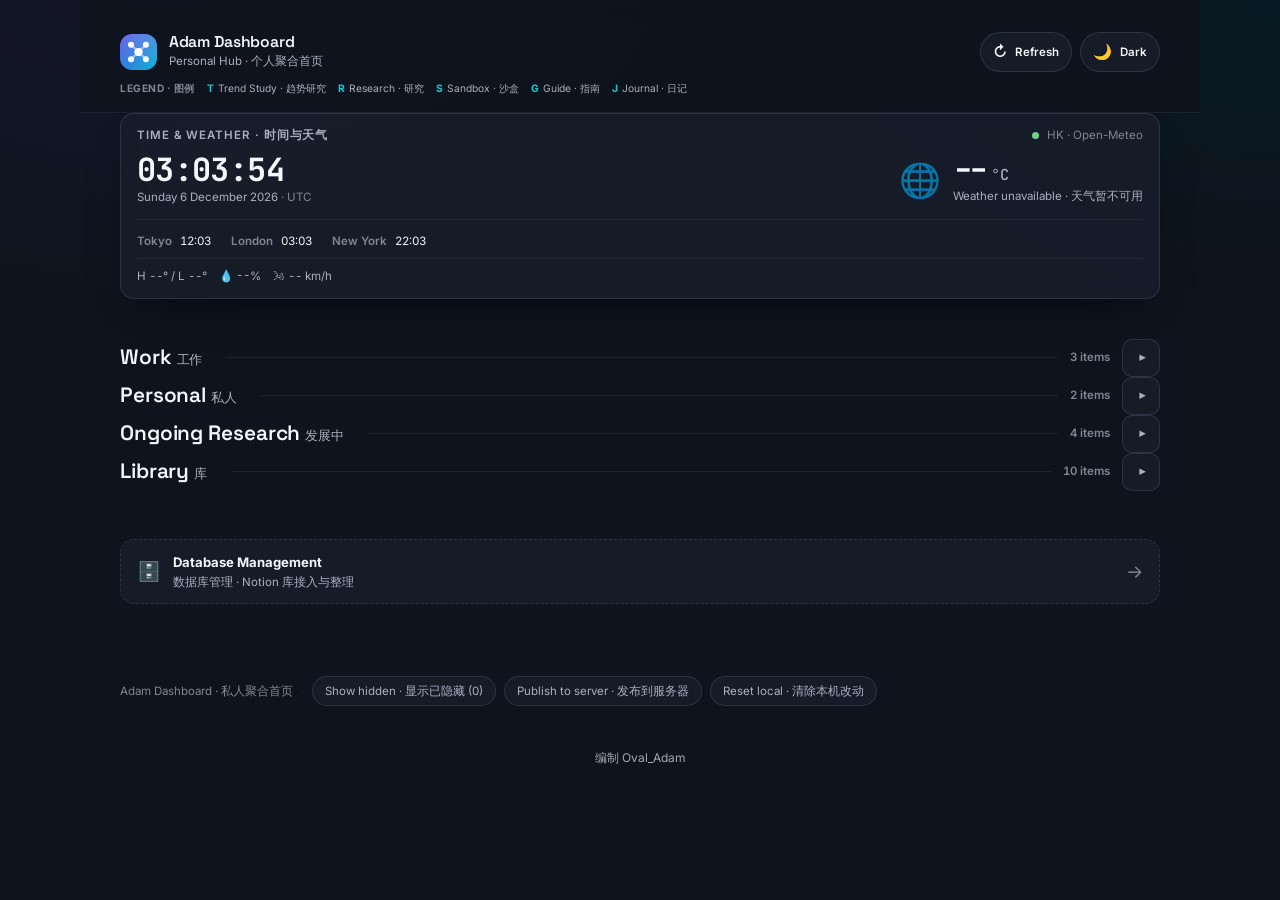
==== index.html @ dfbd4ca0 "Library: 固化 Promote button + /api/promote request queue (v26)" ====
<!DOCTYPE html>
<html lang="en" data-theme="dark">
<head>
<meta charset="utf-8">
<meta name="viewport" content="width=device-width, initial-scale=1, viewport-fit=cover">
<title>Adam Dashboard · Personal Hub</title>
<meta name="description" content="Personal aggregation dashboard for Adam — project sites grouped by workstream, live Hong Kong clock and weather.">
<meta name="color-scheme" content="dark light">
<link rel="icon" type="image/svg+xml" href="logo.svg">
<link rel="icon" type="image/png" sizes="32x32" href="favicon-32.png">
<link rel="apple-touch-icon" sizes="180x180" href="apple-touch-icon.png">
<link rel="manifest" href="site.webmanifest">
<meta name="theme-color" content="#0b1220">
<meta name="apple-mobile-web-app-capable" content="yes">
<meta name="mobile-web-app-capable" content="yes">
<meta name="apple-mobile-web-app-title" content="Dashboard">
<meta name="apple-mobile-web-app-status-bar-style" content="black-translucent">
<link rel="preconnect" href="https://fonts.googleapis.com">
<link rel="preconnect" href="https://fonts.gstatic.com" crossorigin>
<link href="https://fonts.googleapis.com/css2?family=Inter:wght@400;500;600;700;800&family=JetBrains+Mono:wght@400;500;700&family=Space+Grotesk:wght@500;600;700&display=swap" rel="stylesheet">
<link rel="stylesheet" href="styles.css?v=26">
<script>
  /* Theme preflight — runs before paint to avoid a flash of the wrong theme. */
  (function () {
    var theme = 'dark'; /* default is always dark */
    try {
      var stored = localStorage.getItem('dashboard-theme');
      if (stored === 'light' || stored === 'dark') theme = stored;
    } catch (e) { /* storage blocked — keep dark */ }
    document.documentElement.setAttribute('data-theme', theme);
  })();
</script>
</head>
<body>
  <!-- Pull-to-refresh indicator (touch only) · 下拉刷新提示条 -->
  <div id="ptr" class="ptr" aria-hidden="true">
    <div class="ptr-inner">
      <span class="ptr-spinner" aria-hidden="true">↓</span>
      <span class="ptr-text" id="ptr-text">Pull to refresh · 下拉刷新</span>
    </div>
  </div>

  <a class="skip-link" href="#main">Skip to content · 跳到主内容</a>

  <header class="topbar">
    <div class="topbar-row">
      <div class="brand">
        <img class="brand-mark" src="logo.svg" alt="" width="37" height="37" aria-hidden="true">
        <div class="brand-text">
          <h1>Adam Dashboard</h1>
          <p class="brand-sub">Personal Hub · 个人聚合首页</p>
        </div>
      </div>
      <div class="topbar-actions">
        <button id="refresh-btn" class="theme-toggle" type="button"
                aria-label="Refresh and clear cache · 刷新（清缓存）" title="Refresh (clear cache) · 刷新（清缓存）">
          <span class="tt-icon" aria-hidden="true">↻</span>
          <span class="tt-label">Refresh</span>
        </button>
        <button id="theme-toggle" class="theme-toggle" type="button"
                aria-label="Switch color theme · 切换主题" aria-pressed="false">
          <span class="tt-icon" aria-hidden="true">🌙</span>
          <span class="tt-label">Dark</span>
        </button>
      </div>
    </div>
    <!-- Legend for the tag abbreviations · 标签缩写说明 -->
    <div class="legend" aria-label="Legend · 图例">
      <span class="legend-title">Legend · 图例</span>
      <span class="legend-item"><b>T</b> Trend Study · 趋势研究</span>
      <span class="legend-item"><b>R</b> Research · 研究</span>
      <span class="legend-item"><b>S</b> Sandbox · 沙盒</span>
      <span class="legend-item"><b>G</b> Guide · 指南</span>
      <span class="legend-item"><b>J</b> Journal · 日记</span>
    </div>
  </header>

  <main id="main">
    <!-- Live widgets -->
    <section class="widgets" aria-label="Live widgets · 实时信息">
      <article class="card widget status-widget">
        <div class="widget-head">
          <span class="widget-title">Time &amp; Weather · 时间与天气</span>
          <span class="widget-head-right">
            <span class="live-dot" title="Live · 实时" aria-hidden="true"></span>
            <span class="weather-source" title="source: open-meteo.com">HK · Open-Meteo</span>
          </span>
        </div>
        <div class="status-body">
          <div class="status-clock">
            <div class="clock-time" id="clock-time">--:--:--</div>
            <div class="clock-date" id="clock-date">—</div>
          </div>
          <div class="weather-main weather-widget status-weather">
            <span class="weather-icon" id="w-icon" aria-hidden="true">⏳</span>
            <div class="weather-readout">
              <div class="weather-temp" id="w-temp">--<span class="unit">°C</span></div>
              <div class="weather-cond" id="w-cond">Loading… · 加载中</div>
            </div>
          </div>
        </div>
        <div class="world-clocks" id="world-clocks" aria-label="World clocks · 世界时间">
          <span class="wc"><span class="wc-city">Tokyo</span><span class="wc-t" id="wc-tokyo">--:--</span></span>
          <span class="wc"><span class="wc-city">London</span><span class="wc-t" id="wc-london">--:--</span></span>
          <span class="wc"><span class="wc-city">New York</span><span class="wc-t" id="wc-ny">--:--</span></span>
        </div>
        <div class="weather-meta">
          <span id="w-hilo">H --° / L --°</span>
          <span id="w-humidity">💧 --%</span>
          <span id="w-wind">🌬 -- km/h</span>
        </div>
      </article>
    </section>

    <!-- Site groups (rendered from data.js) -->
    <div id="groups"></div>

    <p class="empty-note" id="empty-note" hidden>
      More entries coming · 更多条目稍后加入
    </p>

    <!-- Database Management — separate page, linked from the bottom (content not shown on the homepage) -->
    <section class="db-entry" aria-label="Database management · 数据库管理">
      <a class="db-btn" href="database.html">
        <span class="db-btn-icon" aria-hidden="true">🗄️</span>
        <span class="db-btn-text">
          <strong>Database Management</strong>
          <small>数据库管理 · Notion 库接入与整理</small>
        </span>
        <span class="arrow" aria-hidden="true">→</span>
      </a>
    </section>
  </main>

  <footer class="foot">
    <span>Adam Dashboard · 私人聚合首页</span>
    <span class="dot">·</span>
    <button id="hidden-toggle" class="foot-btn" type="button">Show hidden · 显示已隐藏 (0)</button>
    <button id="publish-layout" class="foot-btn" type="button">Publish to server · 发布到服务器</button>
    <button id="reset-layout" class="foot-btn" type="button">Reset local · 清除本机改动</button>
    <span id="foot-status" class="foot-status"></span>
  </footer>

  <!-- Share dialog -->
  <div class="share-overlay" id="share-overlay" hidden>
    <div class="share-dialog" role="dialog" aria-modal="true" aria-labelledby="share-title">
      <h3 id="share-title">Share · 分享</h3>
      <p class="share-target" id="share-target">—</p>
      <label class="share-days-label">Valid for (days · max 31) · 有效期（天，最多 31）
        <input class="share-days" id="share-days" type="number" min="1" max="31" step="1" value="3">
      </label>
      <div class="share-row">
        <button class="db-action" id="share-generate" type="button">Generate link · 生成链接</button>
        <button class="db-action ghost" id="share-close" type="button">Close · 关闭</button>
      </div>
      <div class="share-result" id="share-result" hidden>
        <input class="share-link" id="share-link" type="text" readonly>
        <div class="share-row">
          <button class="db-action" id="share-copy" type="button">Copy · 复制</button>
          <button class="db-action ghost" id="share-send" type="button">Send… · 发送…</button>
        </div>
      </div>
      <p class="share-status" id="share-status"></p>
    </div>
  </div>

  <script src="data.js?v=26"></script>
  <script src="app.js?v=26"></script>
<div style="text-align:center;padding:10px 12px;font-size:12px;opacity:.65">编制 Oval_Adam</div>
</body>
</html>
---- styles.css ----
/* ============================================================
   Adam Dashboard — styles
   Design tokens → semantic → component. Theme switch remaps
   only the semantic layer via [data-theme].
   v2: compact widgets/cards + pull-to-refresh + Notion db page.
   ============================================================ */

/* ---------- Layer 1 + 2: tokens ---------- */
:root {
  --font-sans: "Inter", -apple-system, BlinkMacSystemFont, "Segoe UI",
    "PingFang SC", "Hiragino Sans GB", "Microsoft YaHei", "Noto Sans SC", sans-serif;
  --font-display: "Space Grotesk", "Inter", -apple-system, BlinkMacSystemFont,
    "PingFang SC", "Hiragino Sans GB", "Microsoft YaHei", sans-serif;
  --font-mono: "JetBrains Mono", ui-monospace, SFMono-Regular, "SF Mono", Menlo, monospace;

  --space-1: 0.25rem;
  --space-2: 0.5rem;
  --space-3: 0.75rem;
  --space-4: 1rem;
  --space-5: 1.25rem;
  --space-6: 1.5rem;
  --space-8: 2rem;
  --space-10: 2.5rem;
  --space-12: 3rem;
  --space-16: 4rem;

  --radius-sm: 10px;
  --radius-md: 14px;
  --radius-lg: 18px;
  --radius-pill: 999px;

  --text-xs: 0.72rem;
  --text-sm: 0.82rem;
  --text-base: 1rem;
  --text-lg: 1.15rem;
  --text-xl: 1.5rem;
  --text-2xl: 2rem;
  --text-3xl: clamp(2rem, 1.4rem + 2.2vw, 2.8rem);

  --maxw: 1120px;
  --ease: cubic-bezier(0.22, 1, 0.36, 1);
}

/* Dark theme (default) */
:root,
[data-theme="dark"] {
  --bg: oklch(0.185 0.022 264);
  --bg-grad-1: oklch(0.24 0.05 285 / 0.55);
  --bg-grad-2: oklch(0.22 0.05 210 / 0.5);
  --surface-1: oklch(0.235 0.026 264 / 0.86);
  --surface-2: oklch(0.29 0.03 264);
  --surface-3: oklch(0.34 0.032 264);
  --text: oklch(0.975 0.008 260);
  --text-muted: oklch(0.76 0.02 262);
  --text-faint: oklch(0.62 0.02 262);
  --border: oklch(0.36 0.03 264 / 0.75);
  --border-soft: oklch(0.34 0.03 264 / 0.45);
  --accent: oklch(0.78 0.14 195);
  --accent-ink: oklch(0.22 0.04 240);
  --accent-soft: oklch(0.78 0.14 195 / 0.14);
  --work: oklch(0.76 0.13 250);
  --personal: oklch(0.78 0.14 150);
  --trend: oklch(0.78 0.13 305);
  --oval: oklch(0.78 0.12 250);
  --shadow: 0 18px 40px -24px oklch(0.1 0.03 264 / 0.9);
  --ring: oklch(0.8 0.14 195 / 0.65);
}

/* Light theme */
[data-theme="light"] {
  --bg: oklch(0.975 0.006 250);
  --bg-grad-1: oklch(0.94 0.03 285 / 0.7);
  --bg-grad-2: oklch(0.93 0.04 210 / 0.7);
  --surface-1: oklch(1 0 0 / 0.9);
  --surface-2: oklch(0.97 0.006 250);
  --surface-3: oklch(0.94 0.008 250);
  --text: oklch(0.26 0.03 264);
  --text-muted: oklch(0.46 0.02 262);
  --text-faint: oklch(0.58 0.02 262);
  --border: oklch(0.88 0.012 258);
  --border-soft: oklch(0.9 0.012 258 / 0.8);
  --accent: oklch(0.55 0.14 240);
  --accent-ink: oklch(0.99 0.01 240);
  --accent-soft: oklch(0.55 0.14 240 / 0.1);
  --work: oklch(0.52 0.15 255);
  --personal: oklch(0.52 0.14 155);
  --trend: oklch(0.5 0.16 305);
  --oval: oklch(0.52 0.15 250);
  --shadow: 0 18px 40px -26px oklch(0.4 0.04 264 / 0.5);
  --ring: oklch(0.55 0.14 240 / 0.5);
}

/* ---------- Base ---------- */
*, *::before, *::after { box-sizing: border-box; }

html { -webkit-text-size-adjust: 100%; }

body {
  margin: 0;
  min-height: 100vh;
  font-family: var(--font-sans);
  font-size: var(--text-base);
  line-height: 1.6;
  color: var(--text);
  background: var(--bg);
  background-image:
    radial-gradient(60rem 40rem at 12% -8%, var(--bg-grad-1), transparent 60%),
    radial-gradient(52rem 36rem at 100% 0%, var(--bg-grad-2), transparent 55%);
  background-attachment: fixed;
  -webkit-font-smoothing: antialiased;
  text-rendering: optimizeLegibility;
  overscroll-behavior-y: contain;
  transition: background-color 220ms var(--ease), color 220ms var(--ease);
}

h1, h2, h3 { font-family: var(--font-display); font-weight: 600; line-height: 1.2; margin: 0; letter-spacing: -0.005em; }
p { margin: 0; }
a { color: inherit; text-decoration: none; }

.skip-link {
  position: absolute; left: -999px; top: 0; z-index: 100;
  background: var(--accent); color: var(--accent-ink);
  padding: var(--space-3) var(--space-4); border-radius: 0 0 var(--radius-sm) 0;
  font-weight: 600;
}
.skip-link:focus { left: 0; }

:focus-visible { outline: 2px solid var(--ring); outline-offset: 3px; border-radius: 6px; }
:focus:not(:focus-visible) { outline: none; }

/* ---------- Topbar ---------- */
.topbar {
  position: sticky; top: 0; z-index: 60;
  display: flex; flex-direction: column; gap: var(--space-2); align-items: stretch;
  width: 100%; max-width: var(--maxw);
  margin-inline: auto;
  padding: calc(clamp(1.2rem, 0.7rem + 1.8vw, 2rem) + env(safe-area-inset-top, 0px))
           clamp(1rem, 0.4rem + 3.5vw, 2.5rem) var(--space-4);
  background: color-mix(in oklch, var(--bg) 80%, transparent);
  -webkit-backdrop-filter: blur(12px);
  backdrop-filter: blur(12px);
  border-bottom: 1px solid var(--border-soft);
}
.topbar-row { display: flex; align-items: center; justify-content: space-between; gap: var(--space-3); }
.brand { display: flex; align-items: center; gap: var(--space-3); min-width: 0; }
.brand-mark {
  flex: none;
  display: grid; place-items: center;
  width: 2.3rem; height: 2.3rem;
  font-weight: 800; font-size: var(--text-base);
  color: var(--accent-ink);
  background: linear-gradient(140deg, var(--accent), oklch(from var(--accent) calc(l + 0.08) c h));
  border-radius: 12px;
  box-shadow: var(--shadow);
}
.brand-text { min-width: 0; }
.brand h1 { font-size: 0.98rem; font-weight: 600; letter-spacing: -0.01em; }
.brand-sub { font-size: var(--text-xs); color: var(--text-muted); }
img.brand-mark { display: block; object-fit: cover; background: none; }

.theme-toggle {
  flex: none;
  display: inline-flex; align-items: center; gap: var(--space-2);
  min-height: 40px;
  padding: var(--space-2) var(--space-3);
  font: inherit; font-size: var(--text-xs); font-weight: 600;
  color: var(--text);
  background: var(--surface-1);
  border: 1px solid var(--border);
  border-radius: var(--radius-pill);
  cursor: pointer;
  backdrop-filter: blur(8px);
  transition: transform 150ms var(--ease), background-color 180ms var(--ease),
              border-color 180ms var(--ease);
}
.theme-toggle:hover { background: var(--surface-2); border-color: var(--text-faint); }
.theme-toggle:active { transform: scale(0.97); }
.tt-icon { font-size: 0.95rem; line-height: 1; }
.topbar-actions { display: inline-flex; align-items: center; gap: var(--space-2); flex: none; }

/* ---------- Layout ---------- */
main {
  width: 100%; max-width: var(--maxw);
  margin-inline: auto;
  padding-inline: clamp(1rem, 0.4rem + 3.5vw, 2.5rem);
  padding-bottom: var(--space-12);
  display: grid; gap: var(--space-10);
}

/* ---------- Widgets (slim status chips) ---------- */
.widgets {
  display: grid; gap: var(--space-4);
  grid-template-columns: 1fr;
}
.status-body { display: flex; flex-wrap: wrap; align-items: center; justify-content: space-between; gap: var(--space-3) var(--space-6); }
.widget-head-right { display: inline-flex; align-items: center; gap: var(--space-2); }
.world-clocks {
  display: flex; flex-wrap: wrap; gap: var(--space-1) var(--space-5);
  margin-top: var(--space-3); padding-top: var(--space-3);
  border-top: 1px solid var(--border-soft);
  font-size: var(--text-xs); color: var(--text-muted);
}
.wc { display: inline-flex; align-items: baseline; gap: var(--space-2); }
.wc-city { font-weight: 600; color: var(--text-faint); }
.wc-t { font-variant-numeric: tabular-nums; color: var(--text); }

.card {
  background: var(--surface-1);
  border: 1px solid var(--border);
  border-radius: var(--radius-lg);
  padding: var(--space-6);
  box-shadow: var(--shadow);
  backdrop-filter: blur(10px);
}

/* Compact widget variant — a status chip, not a hero card. */
.widget { padding: var(--space-3) var(--space-4); border-radius: var(--radius-md); }

.widget-head {
  display: flex; align-items: center; justify-content: space-between; gap: var(--space-2);
  margin-bottom: var(--space-2);
}
.widget-title {
  font-size: var(--text-xs); font-weight: 600; letter-spacing: 0.08em;
  text-transform: uppercase; color: var(--text-muted);
}
.weather-source { font-size: var(--text-xs); color: var(--text-faint); }

.live-dot {
  width: 7px; height: 7px; border-radius: 50%;
  background: var(--personal);
  box-shadow: 0 0 0 0 var(--personal);
  animation: pulse 2s var(--ease) infinite;
}
@keyframes pulse {
  0%   { box-shadow: 0 0 0 0 oklch(from var(--personal) l c h / 0.6); }
  70%  { box-shadow: 0 0 0 7px oklch(from var(--personal) l c h / 0); }
  100% { box-shadow: 0 0 0 0 oklch(from var(--personal) l c h / 0); }
}

.clock-time {
  font-family: var(--font-mono);
  font-size: clamp(1.5rem, 1.15rem + 1.6vw, 2rem);
  font-weight: 700;
  letter-spacing: -0.02em;
  font-variant-numeric: tabular-nums;
  line-height: 1.05;
}
.clock-date { margin-top: 2px; font-size: var(--text-xs); color: var(--text-muted); }
.clock-zone { color: var(--text-faint); }

.weather-main { display: flex; align-items: center; gap: var(--space-3); }
.weather-icon { font-size: clamp(1.7rem, 1.4rem + 1.2vw, 2.1rem); line-height: 1; }
.weather-temp {
  font-family: var(--font-mono);
  font-size: clamp(1.45rem, 1.15rem + 1.4vw, 1.9rem);
  font-weight: 700; font-variant-numeric: tabular-nums; line-height: 1;
}
.weather-temp .unit { font-size: 0.5em; font-weight: 500; color: var(--text-muted); margin-left: 2px; }
.weather-cond { margin-top: 2px; font-size: var(--text-xs); color: var(--text-muted); }

.weather-meta {
  display: flex; flex-wrap: wrap; gap: var(--space-1) var(--space-3);
  margin-top: var(--space-2); padding-top: var(--space-2);
  border-top: 1px solid var(--border-soft);
  font-size: var(--text-xs); color: var(--text-muted);
  font-variant-numeric: tabular-nums;
}
.weather-meta .sep { color: var(--text-faint); }
.weather-widget.is-error .weather-icon { opacity: 0.6; }

/* ---------- Groups & cards ---------- */
.group { display: grid; gap: var(--space-4); }
.group-head { display: flex; align-items: center; gap: var(--space-3); }
.group-head h2 { font-size: 1.3rem; font-weight: 600; }
.group-head .zh { font-size: var(--text-sm); font-weight: 500; color: var(--text-muted); }
.group-count {
  margin-left: auto;
  font-size: var(--text-xs); font-weight: 600; color: var(--text-faint);
  font-variant-numeric: tabular-nums;
}
.group-head::after {
  content: ""; flex: 1; height: 1px; background: var(--border-soft);
  align-self: center; margin-left: var(--space-3);
}
.group-head .group-count { margin-left: 0; order: 3; }

.grid {
  display: grid; gap: var(--space-2);
  grid-template-columns: repeat(auto-fill, minmax(min(100%, 9.5rem), 1fr));
}

.site-card {
  position: relative;
  display: flex; flex-direction: column; gap: 2px;
  padding: var(--space-1) var(--space-2);
  background: var(--surface-1);
  border: 1px solid var(--border);
  border-radius: var(--radius-sm);
  box-shadow: var(--shadow);
  overflow: hidden;
  isolation: isolate;
  transition: transform 180ms var(--ease), border-color 180ms var(--ease),
              background-color 180ms var(--ease);
}
.site-card::before {
  content: ""; position: absolute; inset: 0 0 auto 0; height: 2px;
  background: var(--card-accent, var(--accent));
  opacity: 0.9;
  z-index: 1;
}
.site-card::after {
  content: ""; position: absolute; inset: -40% -40% auto auto; width: 60%; height: 120%;
  background: radial-gradient(closest-side, var(--accent-soft), transparent 70%);
  opacity: 0; transition: opacity 200ms var(--ease); z-index: -1;
}
.site-card:hover { transform: translateY(-3px); border-color: var(--card-accent, var(--accent)); }
.site-card:hover::after { opacity: 1; }
.site-card:focus-visible { outline: 2px solid var(--ring); outline-offset: 3px; }

.site-card[data-group="work"]     { --card-accent: var(--work); }
.site-card[data-group="personal"] { --card-accent: var(--personal); }
.site-card[data-group="trend"]    { --card-accent: var(--trend); }
.site-card[data-group="oval"]     { --card-accent: var(--oval); }

.card-top { display: flex; align-items: center; justify-content: space-between; gap: var(--space-2); }
.card-top-right { display: inline-flex; align-items: center; gap: var(--space-1); flex: none; }
.drag-handle {
  display: inline-flex; align-items: center; justify-content: center;
  width: 28px; height: 28px; padding: 0;
  font: inherit; font-size: 0.8rem; line-height: 1;
  color: var(--text-faint); background: transparent; border: 0; border-radius: 4px;
  cursor: grab; touch-action: none;
}
.drag-handle:hover { color: var(--text); background: var(--surface-2); }
.drag-handle:active { cursor: grabbing; }
.site-card.is-dragging { opacity: 0.6; border-color: var(--card-accent, var(--accent)); z-index: 2; }
.card-share {
  font: inherit; font-size: 0.6rem; font-weight: 700; line-height: 1;
  color: var(--accent); background: var(--accent-soft);
  border: 1px solid color-mix(in oklch, var(--accent) 45%, transparent);
  border-radius: var(--radius-pill); padding: 2px var(--space-2); cursor: pointer;
}
.card-share:hover { filter: brightness(1.12); }
a.site-name {
  display: block; font-family: var(--font-display);
  font-size: 0.8rem; font-weight: 600; letter-spacing: -0.01em;
  color: var(--text); text-decoration: none;
}
a.site-name:hover { color: var(--accent); }
.card-details { display: none; }
.site-card.is-expanded .card-details { display: block; }
.card-menu-btn {
  display: inline-flex; align-items: center; justify-content: center;
  width: 24px; height: 24px; padding: 0;
  font: inherit; font-size: 1rem; line-height: 1;
  color: var(--text-faint); background: transparent; border: 0; border-radius: 4px;
  cursor: pointer;
}
.card-menu-btn:hover { color: var(--text); background: var(--surface-2); }
.card-actions {
  display: none; flex-wrap: wrap; align-items: center; gap: 4px;
  margin-top: var(--space-2); padding-top: var(--space-2);
  border-top: 1px solid var(--border-soft);
}
.site-card.is-menu-open .card-actions { display: flex; }
.ca-label { font-size: 0.6rem; color: var(--text-faint); }
.ca-move, .ca-hide, .ca-share {
  font: inherit; font-size: 0.6rem; font-weight: 600;
  color: var(--text-muted); background: var(--surface-2);
  border: 1px solid var(--border); border-radius: var(--radius-pill);
  padding: 1px var(--space-2); cursor: pointer;
}
.ca-move:hover, .ca-hide:hover, .ca-share:hover { color: var(--text); border-color: var(--text-faint); }
.ca-share { color: var(--accent); border-color: color-mix(in oklch, var(--accent) 45%, transparent); }
.ca-move.is-cur { color: var(--accent); border-color: var(--accent); }
.ca-hide { color: oklch(0.68 0.16 25); border-color: color-mix(in oklch, oklch(0.68 0.16 25) 45%, transparent); }
.site-card.is-hidden-card { opacity: 0.45; }
.tag {
  font-size: 0.56rem; font-weight: 600; letter-spacing: 0.03em;
  color: var(--card-accent, var(--accent));
  background: color-mix(in oklch, var(--card-accent, var(--accent)) 14%, transparent);
  padding: 1px var(--space-2); border-radius: var(--radius-pill);
  white-space: nowrap;
}
.arrow {
  font-size: 0.8rem; color: var(--text-faint);
  transition: transform 180ms var(--ease), color 180ms var(--ease);
}
.site-card:hover .arrow { transform: translate(3px, -3px); color: var(--card-accent, var(--accent)); }

.site-name { font-size: 0.8rem; font-weight: 600; letter-spacing: -0.01em; }
.site-name-zh { font-size: 0.6rem; color: var(--text-muted); font-weight: 500; }
.site-desc { font-size: 0.64rem; color: var(--text-muted); line-height: 1.35; }
.site-desc .desc-zh { color: var(--text-faint); }
.site-url {
  margin-top: auto; padding-top: var(--space-2);
  font-family: var(--font-mono); font-size: var(--text-xs); color: var(--text-faint);
  overflow: hidden; text-overflow: ellipsis; white-space: nowrap;
}

.empty-note { text-align: center; color: var(--text-faint); font-size: var(--text-sm); }
.group-empty { color: var(--text-faint); font-size: var(--text-sm); }

/* Ongoing Research — same level as Work/Personal, placed last */
.group-badge {
  font-size: var(--text-xs); font-weight: 700; letter-spacing: 0.05em; text-transform: uppercase;
  color: var(--accent); background: var(--accent-soft);
  padding: 2px var(--space-2); border-radius: var(--radius-pill);
  white-space: nowrap;
}

/* Collapsible sections */
.collapse-btn {
  flex: none; order: 4;
  display: inline-flex; align-items: center; justify-content: center;
  width: 38px; height: 38px;
  font: inherit; font-size: var(--text-sm); line-height: 1;
  color: var(--text-muted); background: var(--surface-1);
  border: 1px solid var(--border); border-radius: var(--radius-sm);
  cursor: pointer;
  transition: background-color 150ms var(--ease), border-color 150ms var(--ease), color 150ms var(--ease);
}
.collapse-btn:hover { background: var(--surface-2); border-color: var(--text-faint); color: var(--text); }
.collapse-btn:focus-visible { outline: 2px solid var(--ring); outline-offset: 2px; }
.collapse-btn .chev { display: inline-block; transition: transform 180ms var(--ease); }
.group.is-collapsed .collapse-btn .chev { transform: rotate(-90deg); }
.group.is-collapsed .grid { display: none; }

/* ---------- Database Management entry (links to the separate page) ---------- */
.db-entry { margin-top: var(--space-2); }
.db-btn {
  display: flex; align-items: center; gap: var(--space-3);
  padding: var(--space-3) var(--space-4);
  background: var(--surface-1);
  border: 1px dashed var(--border);
  border-radius: var(--radius-md);
  transition: transform 180ms var(--ease), border-color 180ms var(--ease),
              background-color 180ms var(--ease);
}
.db-btn:hover { transform: translateY(-2px); border-color: var(--accent); background: var(--surface-2); }
.db-btn:focus-visible { outline: 2px solid var(--ring); outline-offset: 3px; }
.db-btn-icon { font-size: 1.2rem; flex: none; }
.db-btn-text { display: flex; flex-direction: column; min-width: 0; }
.db-btn-text strong { font-size: var(--text-sm); font-weight: 700; }
.db-btn-text small { font-size: var(--text-xs); color: var(--text-muted); }
.db-btn .arrow {
  margin-left: auto; font-size: var(--text-lg); color: var(--text-faint);
  transition: transform 180ms var(--ease), color 180ms var(--ease);
}
.db-btn:hover .arrow { transform: translateX(4px); color: var(--accent); }

/* ---------- Database Management page ---------- */
.db-shell { display: grid; gap: var(--space-4); }
.db-shell-head { display: flex; align-items: center; gap: var(--space-3); flex-wrap: wrap; }
.db-shell-head h2 { font-size: var(--text-xl); font-weight: 600; }
.db-shell-head .zh { font-size: var(--text-sm); font-weight: 500; color: var(--text-muted); }
.db-badge {
  font-size: var(--text-xs); font-weight: 600; letter-spacing: 0.03em;
  color: var(--accent); background: var(--accent-soft);
  padding: 2px var(--space-2); border-radius: var(--radius-pill);
}
.db-badge.is-live { color: var(--personal); background: color-mix(in oklch, var(--personal) 16%, transparent); }
.db-intro { color: var(--text-muted); font-size: var(--text-sm); }
.db-intro .zh, .db-note .zh { color: var(--text-faint); }

/* key-entry form */
.db-key { display: grid; gap: var(--space-2); max-width: 32rem; }
.db-field { display: flex; gap: var(--space-2); flex-wrap: wrap; }
.db-input {
  flex: 1 1 12rem; min-width: 0;
  padding: var(--space-2) var(--space-3);
  font: inherit; font-size: var(--text-sm);
  color: var(--text); background: var(--surface-2);
  border: 1px solid var(--border); border-radius: var(--radius-sm);
}
.db-input::placeholder { color: var(--text-faint); }
.db-input:focus-visible { outline: 2px solid var(--ring); outline-offset: 2px; border-color: var(--accent); }
.db-action {
  flex: none;
  display: inline-flex; align-items: center; justify-content: center; gap: var(--space-2);
  min-height: 40px;
  padding: var(--space-2) var(--space-4);
  font: inherit; font-size: var(--text-sm); font-weight: 600;
  color: var(--accent-ink); background: var(--accent);
  border: 1px solid transparent; border-radius: var(--radius-sm);
  cursor: pointer;
  transition: transform 150ms var(--ease), filter 180ms var(--ease),
              background-color 180ms var(--ease), border-color 180ms var(--ease);
}
.db-action:hover { filter: brightness(1.08); }
.db-action:active { transform: scale(0.98); }
.db-action:focus-visible { outline: 2px solid var(--ring); outline-offset: 2px; }
.db-action.ghost { color: var(--text); background: var(--surface-2); border-color: var(--border); }
.db-action.ghost:hover { filter: none; border-color: var(--text-faint); background: var(--surface-3); }

/* status line */
.db-status { font-size: var(--text-xs); color: var(--text-muted); min-height: 1em; }
.db-status.is-error { color: oklch(0.7 0.16 25); }
.db-status.is-ok { color: var(--personal); }

/* database list */
.db-list { display: grid; gap: var(--space-2); }
.db-card {
  background: var(--surface-1); border: 1px solid var(--border);
  border-radius: var(--radius-md); overflow: hidden;
}
.db-card-head {
  display: flex; align-items: center; gap: var(--space-2);
  padding: var(--space-3) var(--space-4);
}
.db-card-title {
  font-size: var(--text-sm); font-weight: 600; min-width: 0;
  overflow: hidden; text-overflow: ellipsis; white-space: nowrap;
}
.db-card-meta { flex: none; font-size: var(--text-xs); color: var(--text-faint); }
.db-card-head .db-open {
  flex: none; font-size: var(--text-xs); font-weight: 600; color: var(--accent);
  padding: 2px var(--space-2); border-radius: var(--radius-pill);
  background: var(--accent-soft);
}
.db-card-head .db-open:hover { filter: brightness(1.1); }
.db-toggle {
  margin-left: auto; flex: none;
  display: inline-flex; align-items: center; gap: var(--space-1);
  min-height: 32px; padding: var(--space-1) var(--space-2);
  font: inherit; font-size: var(--text-xs); font-weight: 600;
  color: var(--text-muted); background: transparent;
  border: 1px solid var(--border); border-radius: var(--radius-sm);
  cursor: pointer;
  transition: background-color 150ms var(--ease), border-color 150ms var(--ease), color 150ms var(--ease);
}
.db-toggle:hover { background: var(--surface-2); border-color: var(--text-faint); color: var(--text); }
.db-toggle .chev { transition: transform 180ms var(--ease); }
.db-card.is-open .db-toggle .chev { transform: rotate(90deg); }

.db-entries { border-top: 1px solid var(--border-soft); background: var(--surface-2); }
.db-entry-row {
  display: flex; align-items: center; gap: var(--space-2);
  padding: var(--space-2) var(--space-4);
  font-size: var(--text-xs); color: var(--text-muted);
}
.db-entry-row + .db-entry-row { border-top: 1px solid var(--border-soft); }
.db-entry-row a { color: var(--text); min-width: 0; overflow: hidden; text-overflow: ellipsis; white-space: nowrap; }
.db-entry-row a:hover { color: var(--accent); }
.db-entry-row .db-entry-date { margin-left: auto; flex: none; color: var(--text-faint); }
.db-entries-note { padding: var(--space-3) var(--space-4); font-size: var(--text-xs); color: var(--text-faint); }

.db-note {
  padding: var(--space-3) var(--space-4);
  font-size: var(--text-xs); color: var(--text-muted);
  background: var(--surface-2); border: 1px solid var(--border-soft);
  border-radius: var(--radius-md);
}

/* ---------- Pull-to-refresh ---------- */
.ptr {
  position: fixed; top: 0; left: 0; right: 0;
  display: flex; justify-content: center; align-items: flex-start;
  height: 0; overflow: hidden; pointer-events: none; z-index: 70;
  transition: height 200ms var(--ease);
}
.ptr.ptr-dragging { transition: none; }
.ptr-inner {
  display: inline-flex; align-items: center; gap: var(--space-2);
  margin-top: var(--space-2);
  padding: var(--space-1) var(--space-3);
  font-size: var(--text-xs); font-weight: 600;
  color: var(--text-muted);
  background: var(--surface-2);
  border: 1px solid var(--border-soft);
  border-radius: var(--radius-pill);
  box-shadow: var(--shadow);
}
.ptr-spinner { display: inline-block; line-height: 1; }
.ptr.is-ready .ptr-inner { color: var(--accent); border-color: var(--accent); }
.ptr.is-ready .ptr-spinner { transform: rotate(180deg); }
.ptr.is-loading .ptr-spinner { animation: ptr-spin 0.8s linear infinite; }
@keyframes ptr-spin { to { transform: rotate(360deg); } }

/* ---------- Footer ---------- */
.foot {
  width: 100%; max-width: var(--maxw);
  margin-inline: auto;
  padding: var(--space-6) clamp(1rem, 0.4rem + 3.5vw, 2.5rem) var(--space-8);
  display: flex; flex-wrap: wrap; gap: var(--space-2); align-items: center;
  font-size: var(--text-xs); color: var(--text-faint);
}
.foot .dot { color: var(--border); }
.foot-btn {
  font: inherit; font-size: var(--text-xs);
  color: var(--text-muted); background: var(--surface-1);
  border: 1px solid var(--border); border-radius: var(--radius-pill);
  padding: 3px var(--space-3); min-height: 30px; cursor: pointer;
}
.foot-btn:hover { color: var(--text); border-color: var(--text-faint); }
.foot-status { font-size: var(--text-xs); color: var(--text-faint); }

/* Legend for tag abbreviations */
.legend {
  display: flex; flex-wrap: wrap; align-items: center;
  gap: var(--space-1) var(--space-3);
  margin-top: 0;
  font-size: 0.64rem; color: var(--text-muted);
}
.legend-title { font-weight: 700; color: var(--text-faint); text-transform: uppercase; letter-spacing: 0.06em; }
.legend-item { display: inline-flex; align-items: center; gap: var(--space-1); }
.legend-item b { color: var(--accent); font-weight: 700; }

/* Share dialog */
.share-overlay {
  position: fixed; inset: 0; z-index: 90;
  display: flex; align-items: center; justify-content: center;
  padding: var(--space-4);
  background: oklch(0.15 0.02 264 / 0.55);
  -webkit-backdrop-filter: blur(4px); backdrop-filter: blur(4px);
}
.share-overlay[hidden] { display: none; }
.share-dialog {
  width: min(100%, 26rem); display: grid; gap: var(--space-3);
  padding: var(--space-5);
  background: var(--surface-1); border: 1px solid var(--border);
  border-radius: var(--radius-lg); box-shadow: var(--shadow);
}
.share-dialog h3 { font-size: var(--text-lg); font-weight: 600; }
.share-target { font-size: var(--text-sm); color: var(--text-muted); }
.share-days-label { display: grid; gap: var(--space-1); font-size: var(--text-xs); color: var(--text-muted); }
.share-days {
  width: 6rem; padding: var(--space-2) var(--space-3);
  font: inherit; font-size: var(--text-sm); color: var(--text);
  background: var(--surface-2); border: 1px solid var(--border); border-radius: var(--radius-sm);
}
.share-row { display: flex; flex-wrap: wrap; gap: var(--space-2); }
.share-result { display: grid; gap: var(--space-2); }
.share-result[hidden] { display: none; }
.share-link {
  width: 100%; padding: var(--space-2) var(--space-3);
  font-family: var(--font-mono); font-size: var(--text-xs); color: var(--text);
  background: var(--surface-2); border: 1px solid var(--border); border-radius: var(--radius-sm);
}
.share-status { font-size: var(--text-xs); color: var(--text-muted); min-height: 1em; }

/* ---------- Entrance motion ---------- */
.reveal { opacity: 0; transform: translateY(0.6rem); animation: reveal 0.5s var(--ease) forwards; }
@keyframes reveal { to { opacity: 1; transform: none; } }

@media (prefers-reduced-motion: reduce) {
  *, *::before, *::after {
    animation-duration: 0.01ms !important;
    animation-iteration-count: 1 !important;
    transition-duration: 0.01ms !important;
    scroll-behavior: auto !important;
  }
  .reveal { opacity: 1; transform: none; }
}

/* ---------- Small screens ---------- */
@media (max-width: 480px) {
  .brand-sub { display: none; }
  .tt-label { display: none; }
  .theme-toggle { padding: var(--space-2) var(--space-3); }
  .group-head h2 { font-size: var(--text-lg); }
  .group-count { display: none; }
  .db-card-meta { display: none; }
}

/* ---- lifecycle chip (TEMP / STABLE) + move control ---- */
.life {
  font-size: 0.55rem; font-weight: 700; letter-spacing: 0.02em; line-height: 1;
  padding: 2px var(--space-2); border-radius: var(--radius-pill);
  border: 1px solid var(--border); color: var(--text-faint); white-space: nowrap;
}
.life.is-temp { color: var(--accent); background: var(--accent-soft); border-color: var(--accent-soft); }
.life.is-expired { color: #ff8b7a; border-color: rgba(255,139,122,0.45); }
.ca-move { display: inline-flex; align-items: center; gap: var(--space-1); font-size: 0.6rem; color: var(--text-faint); }
.ca-move-select {
  font: inherit; font-size: 0.6rem; color: var(--text); background: var(--surface-2);
  border: 1px solid var(--border); border-radius: var(--radius-sm); padding: 2px 4px;
}

/* ---- 固化 · Promote button ---- */
.life-promote {
  font: inherit; font-size: 0.55rem; font-weight: 700; line-height: 1;
  color: var(--accent-ink); background: var(--accent);
  border: 1px solid var(--accent); border-radius: var(--radius-pill);
  padding: 2px var(--space-2); cursor: pointer; white-space: nowrap;
}
.life-promote:hover { filter: brightness(1.1); }
.life-promote:disabled, .life-promote.is-pending {
  color: var(--text-faint); background: transparent; border-color: var(--border); cursor: default;
}
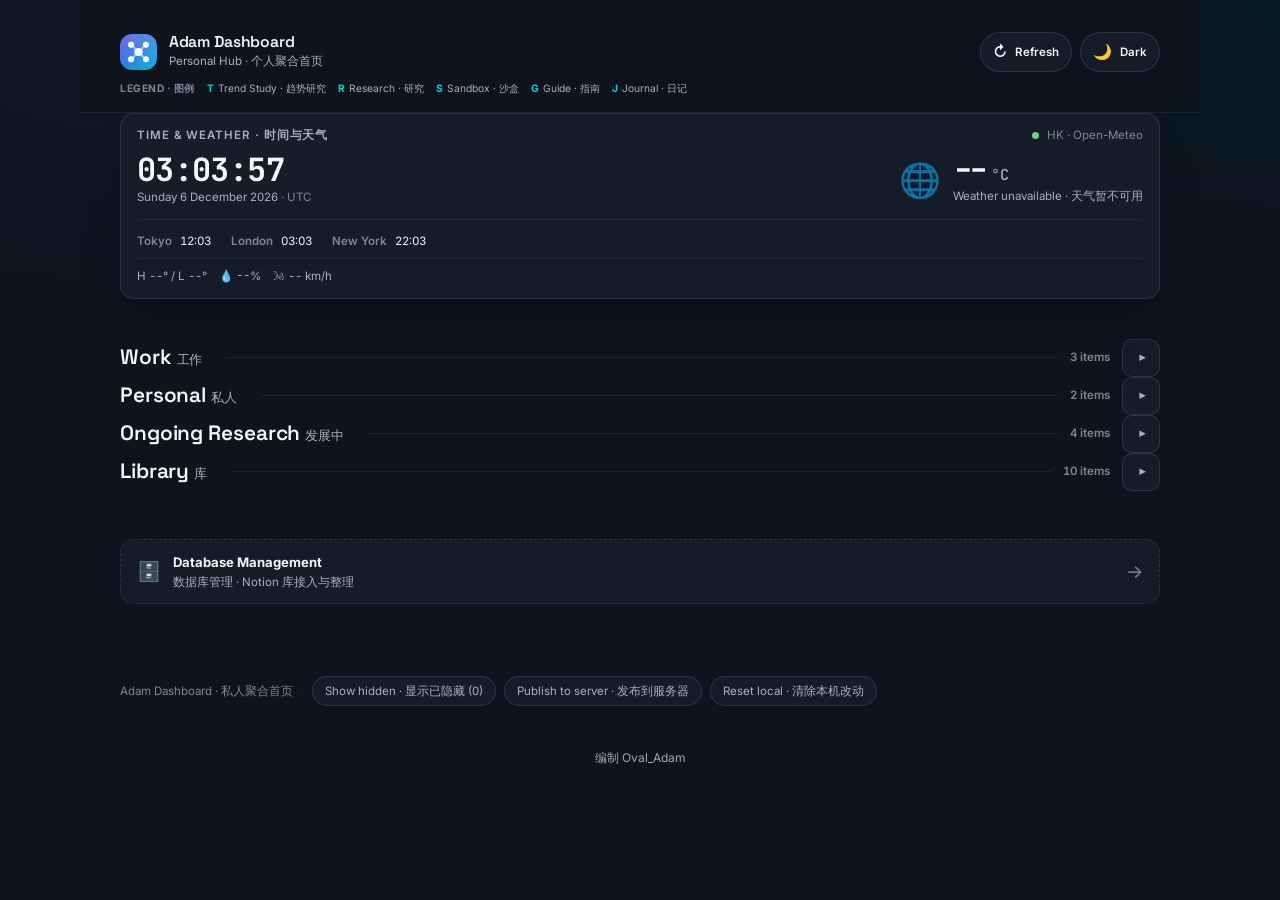
==== commit 9a7288ea: "Mobile: wrap card top row + single-column grid on phones (fixes clipped buttons) v27" ====
--- a/index.html
+++ b/index.html
@@ -18,7 +18,7 @@
 <link rel="preconnect" href="https://fonts.googleapis.com">
 <link rel="preconnect" href="https://fonts.gstatic.com" crossorigin>
 <link href="https://fonts.googleapis.com/css2?family=Inter:wght@400;500;600;700;800&family=JetBrains+Mono:wght@400;500;700&family=Space+Grotesk:wght@500;600;700&display=swap" rel="stylesheet">
-<link rel="stylesheet" href="styles.css?v=26">
+<link rel="stylesheet" href="styles.css?v=27">
 <script>
   /* Theme preflight — runs before paint to avoid a flash of the wrong theme. */
   (function () {
@@ -164,8 +164,8 @@
     </div>
   </div>
 
-  <script src="data.js?v=26"></script>
-  <script src="app.js?v=26"></script>
+  <script src="data.js?v=27"></script>
+  <script src="app.js?v=27"></script>
 <div style="text-align:center;padding:10px 12px;font-size:12px;opacity:.65">编制 Oval_Adam</div>
 </body>
 </html>
--- a/styles.css
+++ b/styles.css
@@ -323,8 +323,9 @@
 .site-card[data-group="trend"]    { --card-accent: var(--trend); }
 .site-card[data-group="oval"]     { --card-accent: var(--oval); }
 
-.card-top { display: flex; align-items: center; justify-content: space-between; gap: var(--space-2); }
-.card-top-right { display: inline-flex; align-items: center; gap: var(--space-1); flex: none; }
+.card-top { display: flex; align-items: center; flex-wrap: wrap; row-gap: 4px; gap: var(--space-2); }
+.card-top-left { display: flex; align-items: center; flex-wrap: wrap; gap: 4px; min-width: 0; flex: 1 1 auto; }
+.card-top-right { display: inline-flex; align-items: center; gap: var(--space-1); flex: 0 0 auto; margin-left: auto; }
 .drag-handle {
   display: inline-flex; align-items: center; justify-content: center;
   width: 28px; height: 28px; padding: 0;
@@ -662,6 +663,11 @@
   .group-head h2 { font-size: var(--text-lg); }
   .group-count { display: none; }
   .db-card-meta { display: none; }
+  /* one card per row, otherwise the card top row cannot fit its controls */
+  .grid { grid-template-columns: 1fr; }
+  .life, .life-promote, .card-share { font-size: 0.5rem; padding: 1px 5px; }
+  .tag { font-size: 0.5rem; }
+  .card-menu-btn, .drag-handle { width: 22px; height: 22px; }
 }
 
 /* ---- lifecycle chip (TEMP / STABLE) + move control ---- */
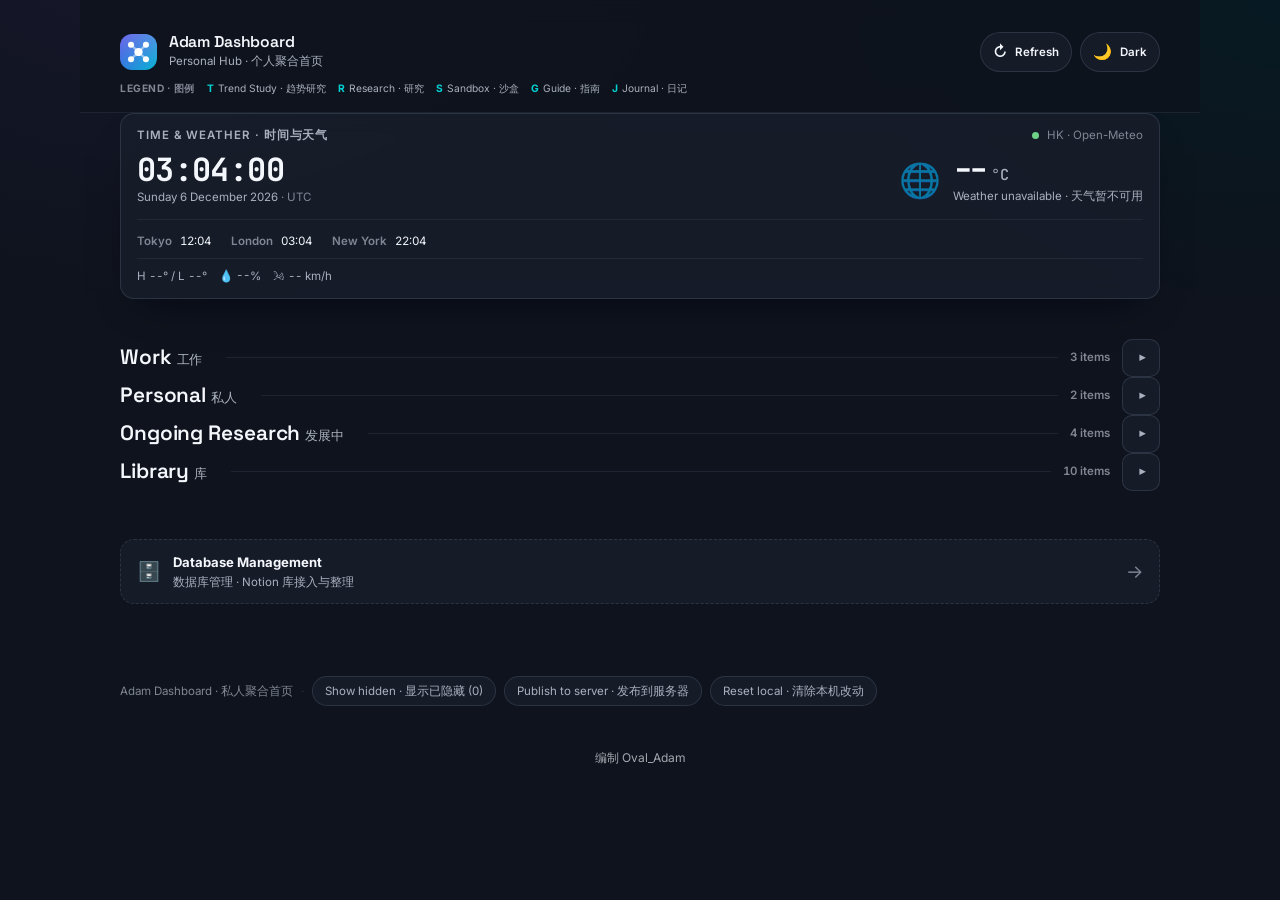
==== commit fdaf1585: "Keep canonical project name adam-dashboard until the nest-adam-dashboard cutover" ====
--- a/index.html
+++ b/index.html
@@ -18,7 +18,7 @@
 <link rel="preconnect" href="https://fonts.googleapis.com">
 <link rel="preconnect" href="https://fonts.gstatic.com" crossorigin>
 <link href="https://fonts.googleapis.com/css2?family=Inter:wght@400;500;600;700;800&family=JetBrains+Mono:wght@400;500;700&family=Space+Grotesk:wght@500;600;700&display=swap" rel="stylesheet">
-<link rel="stylesheet" href="styles.css?v=27">
+<link rel="stylesheet" href="styles.css?v=28">
 <script>
   /* Theme preflight — runs before paint to avoid a flash of the wrong theme. */
   (function () {
@@ -164,8 +164,8 @@
     </div>
   </div>
 
-  <script src="data.js?v=27"></script>
-  <script src="app.js?v=27"></script>
+  <script src="data.js?v=28"></script>
+  <script src="app.js?v=28"></script>
 <div style="text-align:center;padding:10px 12px;font-size:12px;opacity:.65">编制 Oval_Adam</div>
 </body>
 </html>
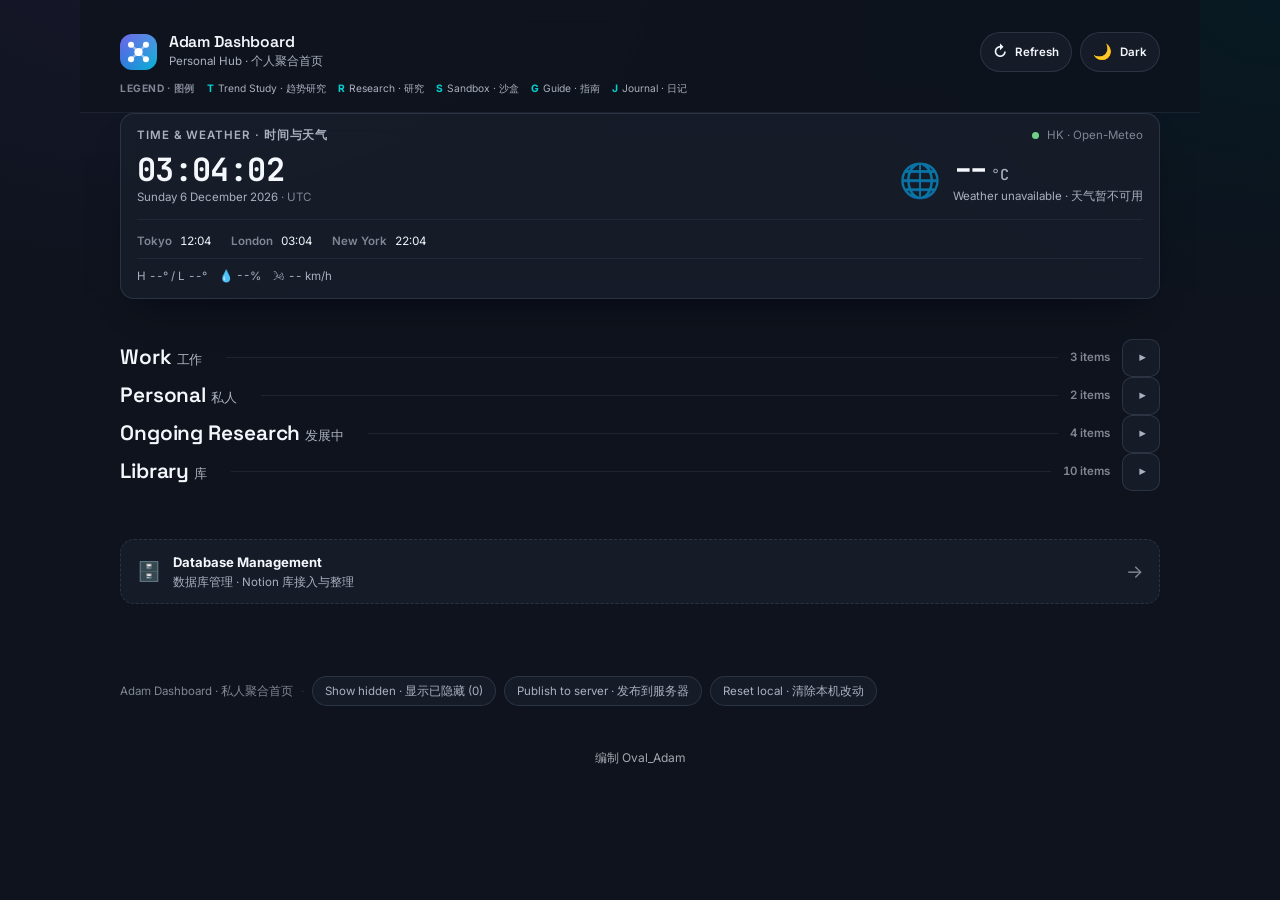
==== commit bd868ecd: "Drag: pointer-following card + cross-section moves (auto re-categorise) + FLIP easing (v29)" ====
--- a/index.html
+++ b/index.html
@@ -18,7 +18,7 @@
 <link rel="preconnect" href="https://fonts.googleapis.com">
 <link rel="preconnect" href="https://fonts.gstatic.com" crossorigin>
 <link href="https://fonts.googleapis.com/css2?family=Inter:wght@400;500;600;700;800&family=JetBrains+Mono:wght@400;500;700&family=Space+Grotesk:wght@500;600;700&display=swap" rel="stylesheet">
-<link rel="stylesheet" href="styles.css?v=28">
+<link rel="stylesheet" href="styles.css?v=29">
 <script>
   /* Theme preflight — runs before paint to avoid a flash of the wrong theme. */
   (function () {
@@ -164,8 +164,8 @@
     </div>
   </div>
 
-  <script src="data.js?v=28"></script>
-  <script src="app.js?v=28"></script>
+  <script src="data.js?v=29"></script>
+  <script src="app.js?v=29"></script>
 <div style="text-align:center;padding:10px 12px;font-size:12px;opacity:.65">编制 Oval_Adam</div>
 </body>
 </html>
--- a/styles.css
+++ b/styles.css
@@ -695,3 +695,18 @@
 .life-promote:disabled, .life-promote.is-pending {
   color: var(--text-faint); background: transparent; border-color: var(--border); cursor: default;
 }
+
+/* ---- drag: pointer-following card + slot placeholder (FLIP moves) ---- */
+.drag-placeholder {
+  border: 1px dashed var(--border);
+  border-radius: var(--radius-sm);
+  background: color-mix(in oklch, var(--accent) 7%, transparent);
+  transition: none;
+}
+.site-card.is-dragging {
+  opacity: 0.94;
+  box-shadow: 0 14px 34px rgba(0, 0, 0, 0.42);
+  border-color: var(--card-accent, var(--accent));
+  cursor: grabbing;
+  transition: none;
+}
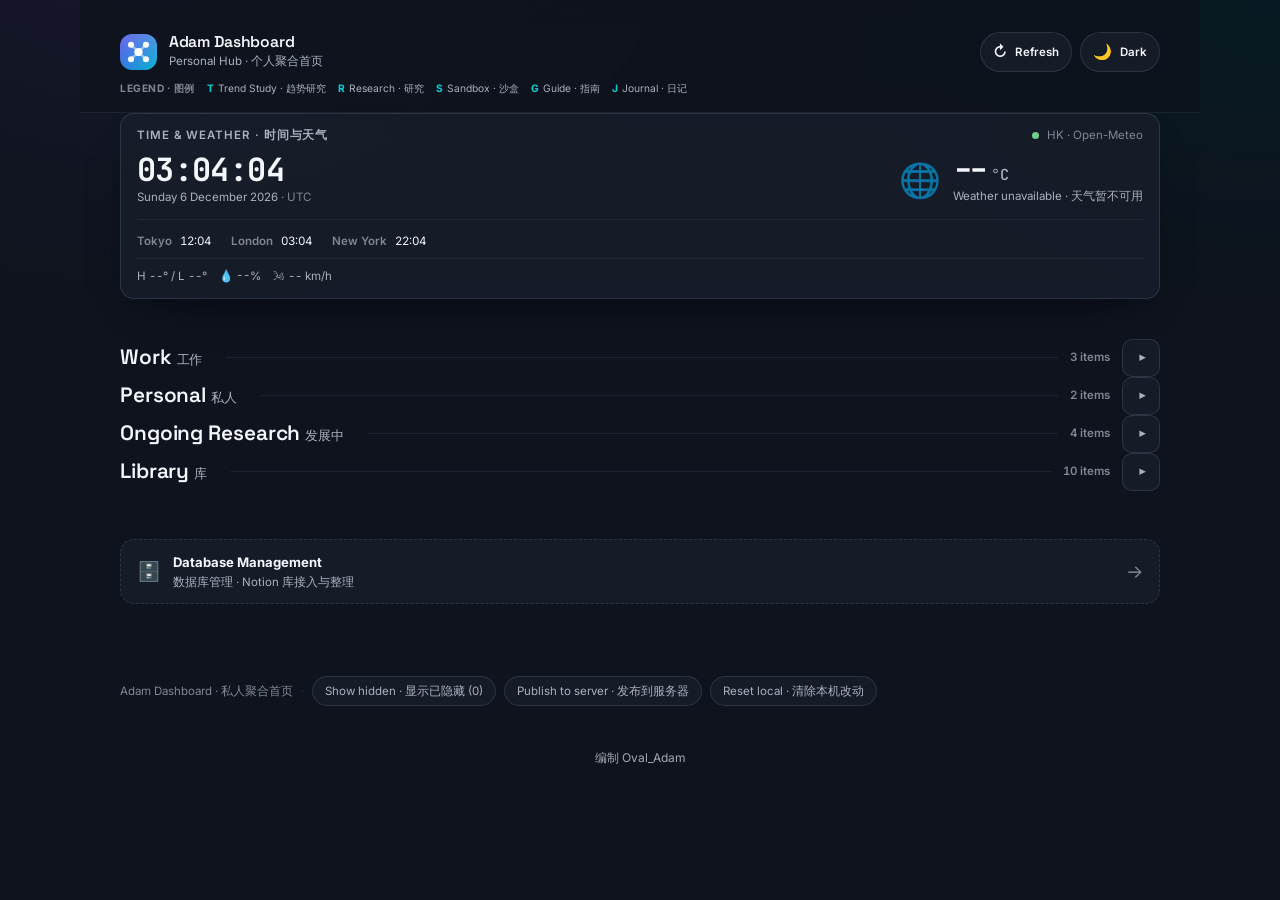
==== commit f984bf63: "Auto-publish on every change; robust owner unlock (sync tab + clear errors); /api/ping last-seen hos" ====
--- a/index.html
+++ b/index.html
@@ -18,7 +18,7 @@
 <link rel="preconnect" href="https://fonts.googleapis.com">
 <link rel="preconnect" href="https://fonts.gstatic.com" crossorigin>
 <link href="https://fonts.googleapis.com/css2?family=Inter:wght@400;500;600;700;800&family=JetBrains+Mono:wght@400;500;700&family=Space+Grotesk:wght@500;600;700&display=swap" rel="stylesheet">
-<link rel="stylesheet" href="styles.css?v=29">
+<link rel="stylesheet" href="styles.css?v=30">
 <script>
   /* Theme preflight — runs before paint to avoid a flash of the wrong theme. */
   (function () {
@@ -164,8 +164,8 @@
     </div>
   </div>
 
-  <script src="data.js?v=29"></script>
-  <script src="app.js?v=29"></script>
+  <script src="data.js?v=30"></script>
+  <script src="app.js?v=30"></script>
 <div style="text-align:center;padding:10px 12px;font-size:12px;opacity:.65">编制 Oval_Adam</div>
 </body>
 </html>
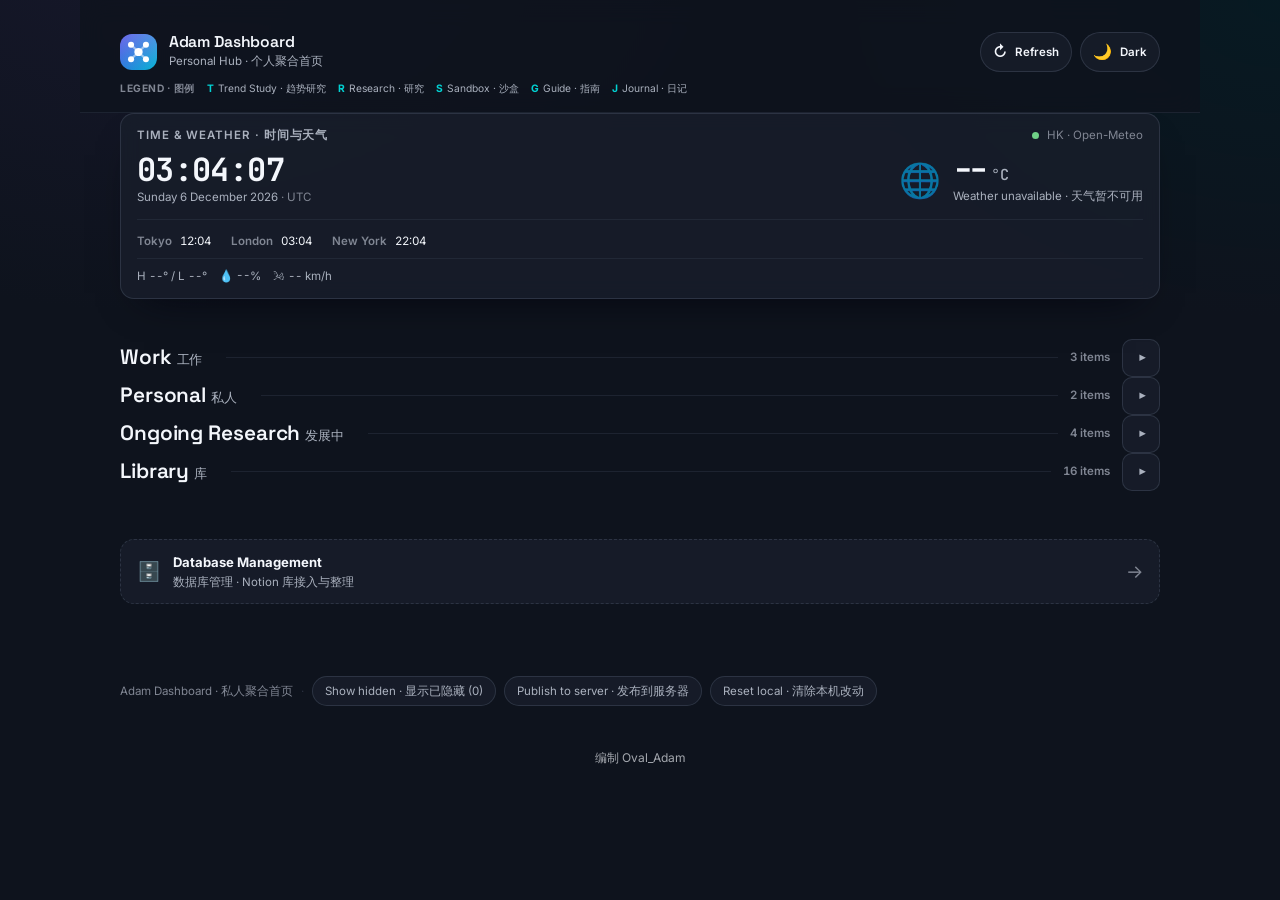
==== commit bdd72ce6: "Library: add va-recipe + 6 newly discovered drafts (catch-up sync), v31" ====
--- a/index.html
+++ b/index.html
@@ -18,7 +18,7 @@
 <link rel="preconnect" href="https://fonts.googleapis.com">
 <link rel="preconnect" href="https://fonts.gstatic.com" crossorigin>
 <link href="https://fonts.googleapis.com/css2?family=Inter:wght@400;500;600;700;800&family=JetBrains+Mono:wght@400;500;700&family=Space+Grotesk:wght@500;600;700&display=swap" rel="stylesheet">
-<link rel="stylesheet" href="styles.css?v=30">
+<link rel="stylesheet" href="styles.css?v=31">
 <script>
   /* Theme preflight — runs before paint to avoid a flash of the wrong theme. */
   (function () {
@@ -164,8 +164,8 @@
     </div>
   </div>
 
-  <script src="data.js?v=30"></script>
-  <script src="app.js?v=30"></script>
+  <script src="data.js?v=31"></script>
+  <script src="app.js?v=31"></script>
 <div style="text-align:center;padding:10px 12px;font-size:12px;opacity:.65">编制 Oval_Adam</div>
 </body>
 </html>
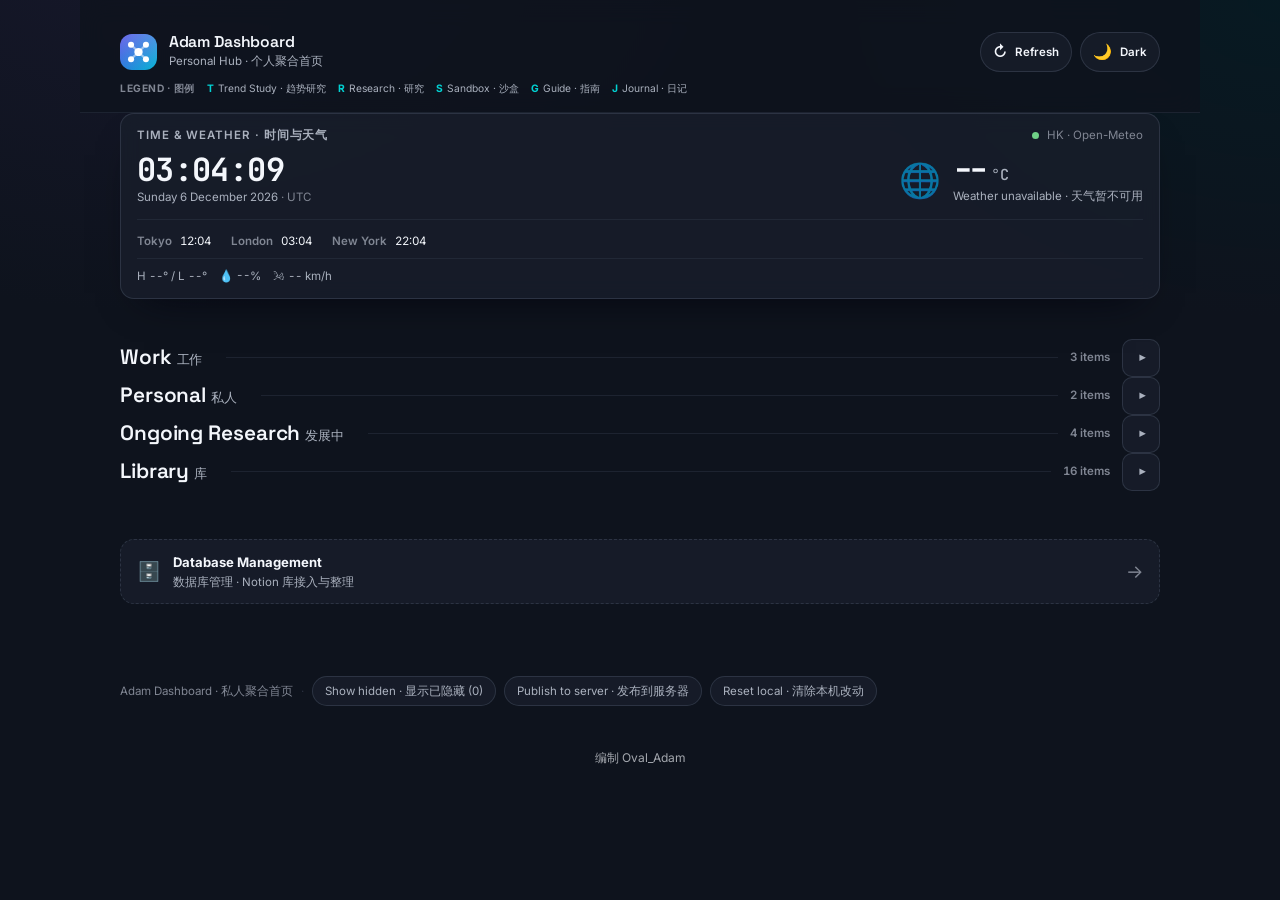
==== commit b9a0d3af: "Standing pipeline: /api/library + NEW badge + tools/discover.mjs (v32)" ====
--- a/index.html
+++ b/index.html
@@ -18,7 +18,7 @@
 <link rel="preconnect" href="https://fonts.googleapis.com">
 <link rel="preconnect" href="https://fonts.gstatic.com" crossorigin>
 <link href="https://fonts.googleapis.com/css2?family=Inter:wght@400;500;600;700;800&family=JetBrains+Mono:wght@400;500;700&family=Space+Grotesk:wght@500;600;700&display=swap" rel="stylesheet">
-<link rel="stylesheet" href="styles.css?v=31">
+<link rel="stylesheet" href="styles.css?v=32">
 <script>
   /* Theme preflight — runs before paint to avoid a flash of the wrong theme. */
   (function () {
@@ -164,8 +164,8 @@
     </div>
   </div>
 
-  <script src="data.js?v=31"></script>
-  <script src="app.js?v=31"></script>
+  <script src="data.js?v=32"></script>
+  <script src="app.js?v=32"></script>
 <div style="text-align:center;padding:10px 12px;font-size:12px;opacity:.65">编制 Oval_Adam</div>
 </body>
 </html>
--- a/styles.css
+++ b/styles.css
@@ -710,3 +710,10 @@
   cursor: grabbing;
   transition: none;
 }
+
+/* ---- NEW badge (auto-discovered page) ---- */
+.life.is-new {
+  color: var(--personal);
+  border-color: color-mix(in oklch, var(--personal) 45%, transparent);
+  background: color-mix(in oklch, var(--personal) 12%, transparent);
+}
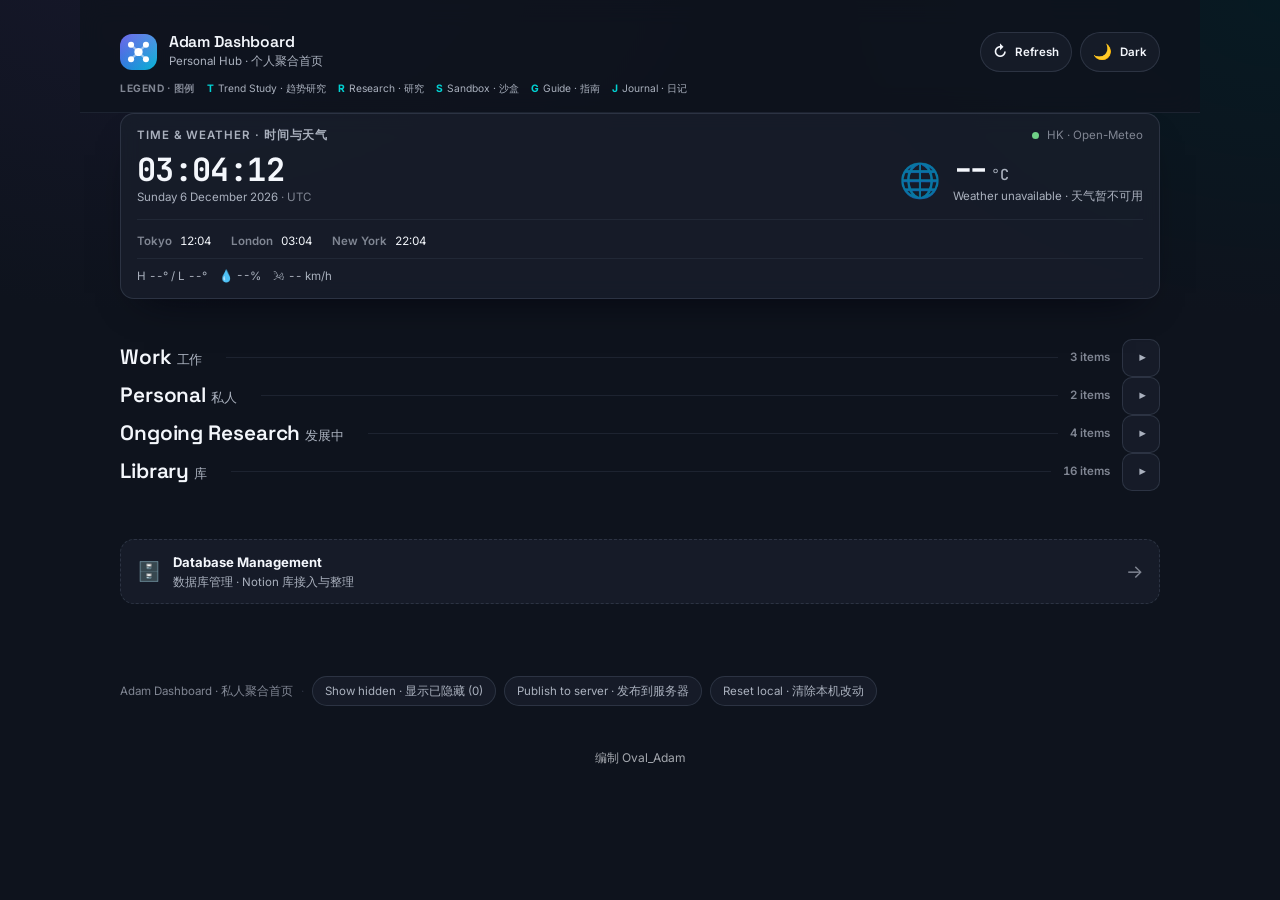
==== commit 5390b2e2: "Library: solidify indd-format-demo + indd-format-demo-editor to oval-library (v34)" ====
--- a/index.html
+++ b/index.html
@@ -18,7 +18,7 @@
 <link rel="preconnect" href="https://fonts.googleapis.com">
 <link rel="preconnect" href="https://fonts.gstatic.com" crossorigin>
 <link href="https://fonts.googleapis.com/css2?family=Inter:wght@400;500;600;700;800&family=JetBrains+Mono:wght@400;500;700&family=Space+Grotesk:wght@500;600;700&display=swap" rel="stylesheet">
-<link rel="stylesheet" href="styles.css?v=32">
+<link rel="stylesheet" href="styles.css?v=34">
 <script>
   /* Theme preflight — runs before paint to avoid a flash of the wrong theme. */
   (function () {
@@ -164,8 +164,8 @@
     </div>
   </div>
 
-  <script src="data.js?v=32"></script>
-  <script src="app.js?v=32"></script>
+  <script src="data.js?v=34"></script>
+  <script src="app.js?v=34"></script>
 <div style="text-align:center;padding:10px 12px;font-size:12px;opacity:.65">编制 Oval_Adam</div>
 </body>
 </html>
